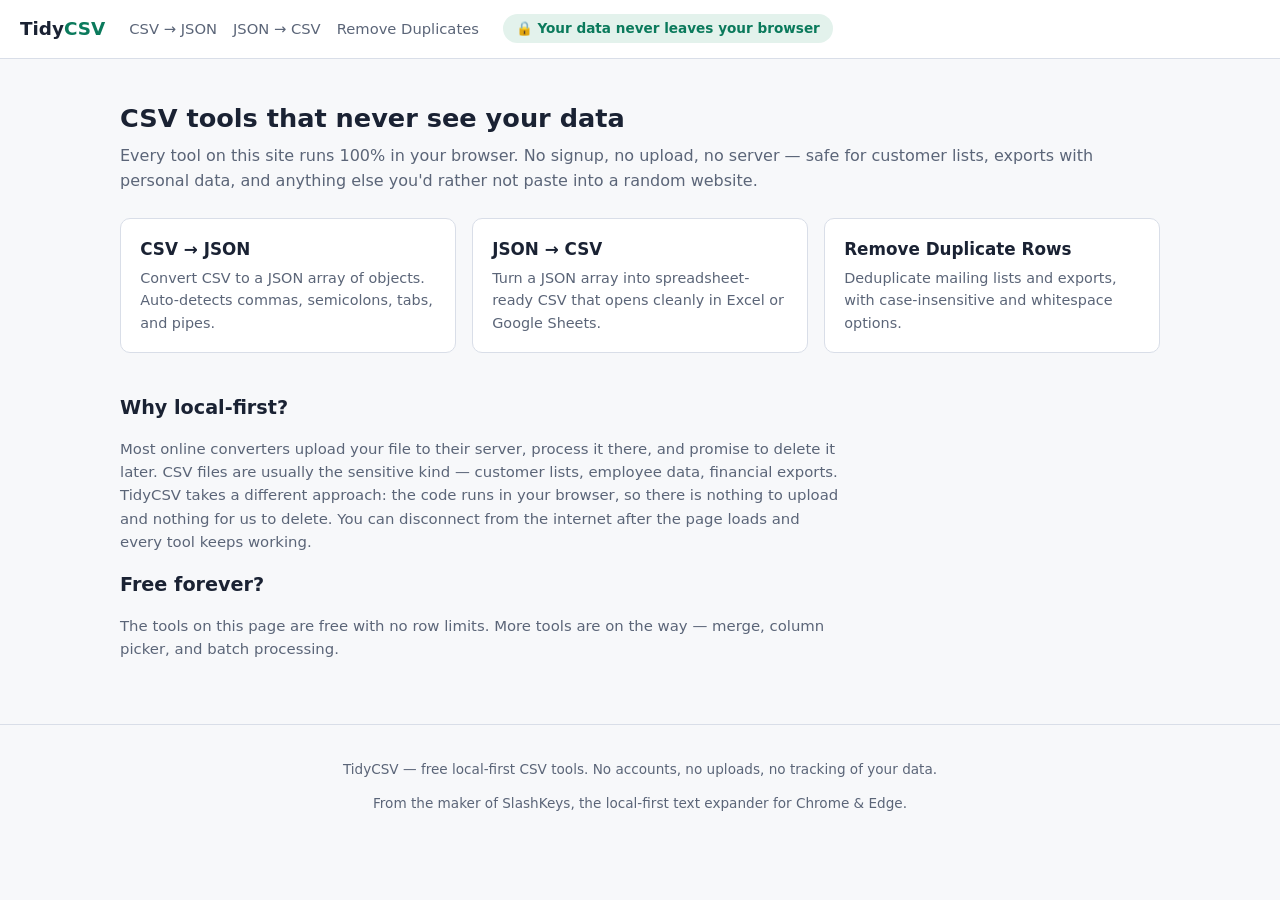
==== index.html @ a121c7a7 "TidyCSV v0.1.0 — local-first CSV tools (CSV→JSON, JSON→CSV, dedupe) Static site, zero dependencies, " ====
<!DOCTYPE html>
<html lang="en">
<head>
  <meta charset="utf-8">
  <meta name="viewport" content="width=device-width, initial-scale=1">
  <title>TidyCSV — Free CSV Tools That Never Upload Your Data</title>
  <meta name="description" content="Free online CSV tools that run entirely in your browser: CSV to JSON, JSON to CSV, remove duplicate rows. No signup, no upload — your data never leaves your device.">
  <link rel="stylesheet" href="styles.css">
</head>
<body>
  <header class="site">
    <a class="logo" href="index.html">Tidy<span>CSV</span></a>
    <nav>
      <a href="csv-to-json.html">CSV → JSON</a>
      <a href="json-to-csv.html">JSON → CSV</a>
      <a href="dedupe-csv.html">Remove Duplicates</a>
    </nav>
    <span class="privacy-badge">🔒 Your data never leaves your browser</span>
  </header>

  <main>
    <h1>CSV tools that never see your data</h1>
    <p class="tagline">Every tool on this site runs 100% in your browser. No signup, no upload, no server — safe for customer lists, exports with personal data, and anything else you'd rather not paste into a random website.</p>

    <div class="tool-grid">
      <a class="tool-card" href="csv-to-json.html">
        <h2>CSV → JSON</h2>
        <p>Convert CSV to a JSON array of objects. Auto-detects commas, semicolons, tabs, and pipes.</p>
      </a>
      <a class="tool-card" href="json-to-csv.html">
        <h2>JSON → CSV</h2>
        <p>Turn a JSON array into spreadsheet-ready CSV that opens cleanly in Excel or Google Sheets.</p>
      </a>
      <a class="tool-card" href="dedupe-csv.html">
        <h2>Remove Duplicate Rows</h2>
        <p>Deduplicate mailing lists and exports, with case-insensitive and whitespace options.</p>
      </a>
    </div>

    <section class="faq">
      <h2>Why local-first?</h2>
      <p>Most online converters upload your file to their server, process it there, and promise to delete it later. CSV files are usually the sensitive kind — customer lists, employee data, financial exports. TidyCSV takes a different approach: the code runs in your browser, so there is nothing to upload and nothing for us to delete. You can disconnect from the internet after the page loads and every tool keeps working.</p>
      <h2>Free forever?</h2>
      <p>The tools on this page are free with no row limits. More tools are on the way — merge, column picker, and batch processing.</p>
    </section>
  </main>

  <footer class="site">
    <p>TidyCSV — free local-first CSV tools. No accounts, no uploads, no tracking of your data.</p>
    <p>From the maker of SlashKeys, the local-first text expander for Chrome &amp; Edge.</p>
  </footer>
</body>
</html>
---- styles.css ----
:root {
  --bg: #f7f8fa;
  --surface: #ffffff;
  --text: #1a2233;
  --muted: #5b6578;
  --border: #d9dee8;
  --accent: #0b7a5c;
  --accent-soft: #e3f2ec;
  --error: #b3382c;
  --mono: ui-monospace, "Cascadia Code", Consolas, Menlo, monospace;
}
@media (prefers-color-scheme: dark) {
  :root {
    --bg: #12161f;
    --surface: #1a2029;
    --text: #e8ecf3;
    --muted: #9aa4b5;
    --border: #313a48;
    --accent: #34c393;
    --accent-soft: #17342a;
    --error: #e07268;
  }
}

* { box-sizing: border-box; }
body {
  margin: 0;
  font: 16px/1.55 system-ui, "Segoe UI", sans-serif;
  background: var(--bg);
  color: var(--text);
}
a { color: var(--accent); }

header.site {
  display: flex;
  align-items: center;
  gap: 1.5rem;
  padding: 0.9rem 1.25rem;
  border-bottom: 1px solid var(--border);
  background: var(--surface);
  flex-wrap: wrap;
}
header.site .logo {
  font-weight: 700;
  font-size: 1.15rem;
  color: var(--text);
  text-decoration: none;
}
header.site .logo span { color: var(--accent); }
header.site nav { display: flex; gap: 1rem; flex-wrap: wrap; }
header.site nav a {
  color: var(--muted);
  text-decoration: none;
  font-size: 0.92rem;
}
header.site nav a:hover, header.site nav a.active { color: var(--accent); }

main { max-width: 1080px; margin: 0 auto; padding: 1.5rem 1.25rem 3rem; }

.privacy-badge {
  display: inline-flex;
  align-items: center;
  gap: 0.4rem;
  background: var(--accent-soft);
  color: var(--accent);
  border-radius: 999px;
  padding: 0.25rem 0.8rem;
  font-size: 0.85rem;
  font-weight: 600;
}

h1 { font-size: 1.6rem; margin: 1rem 0 0.35rem; }
p.tagline { color: var(--muted); margin-top: 0; }

.tool-grid {
  display: grid;
  grid-template-columns: repeat(auto-fill, minmax(250px, 1fr));
  gap: 1rem;
  margin-top: 1.5rem;
}
.tool-card {
  display: block;
  background: var(--surface);
  border: 1px solid var(--border);
  border-radius: 10px;
  padding: 1.1rem 1.2rem;
  text-decoration: none;
  color: var(--text);
  transition: border-color 0.15s;
}
.tool-card:hover { border-color: var(--accent); }
.tool-card h2 { margin: 0 0 0.3rem; font-size: 1.05rem; }
.tool-card p { margin: 0; color: var(--muted); font-size: 0.9rem; }

.panes {
  display: grid;
  grid-template-columns: 1fr 1fr;
  gap: 1rem;
  margin-top: 1rem;
}
@media (max-width: 760px) { .panes { grid-template-columns: 1fr; } }
.pane { display: flex; flex-direction: column; gap: 0.5rem; }
.pane label { font-weight: 600; font-size: 0.9rem; }
textarea {
  width: 100%;
  min-height: 320px;
  resize: vertical;
  padding: 0.75rem;
  border: 1px solid var(--border);
  border-radius: 8px;
  background: var(--surface);
  color: var(--text);
  font-family: var(--mono);
  font-size: 0.85rem;
}
textarea:focus { outline: 2px solid var(--accent); outline-offset: -1px; }

.options {
  display: flex;
  align-items: center;
  gap: 1.25rem;
  flex-wrap: wrap;
  margin-top: 0.9rem;
  padding: 0.7rem 0.9rem;
  background: var(--surface);
  border: 1px solid var(--border);
  border-radius: 8px;
  font-size: 0.9rem;
}
.options label { display: inline-flex; align-items: center; gap: 0.4rem; }
.options select {
  padding: 0.25rem 0.4rem;
  border-radius: 6px;
  border: 1px solid var(--border);
  background: var(--surface);
  color: var(--text);
}

.btn {
  padding: 0.45rem 0.95rem;
  border-radius: 8px;
  border: 1px solid var(--border);
  background: var(--surface);
  color: var(--text);
  font-size: 0.9rem;
  cursor: pointer;
}
.btn:hover { border-color: var(--accent); color: var(--accent); }
.btn.primary {
  background: var(--accent);
  border-color: var(--accent);
  color: #fff;
}
.btn.primary:hover { filter: brightness(1.08); color: #fff; }
.btn-row { display: flex; gap: 0.5rem; }

#dropzone {
  border: 2px dashed var(--border);
  border-radius: 8px;
  padding: 0.8rem;
  text-align: center;
  color: var(--muted);
  font-size: 0.88rem;
  cursor: pointer;
  transition: border-color 0.15s, background 0.15s;
}
#dropzone.dragging, #dropzone:hover { border-color: var(--accent); background: var(--accent-soft); }

.status { min-height: 1.4rem; font-size: 0.88rem; color: var(--muted); margin-top: 0.6rem; }
.status.ok { color: var(--accent); }
.status.error { color: var(--error); }

section.faq { margin-top: 2.5rem; max-width: 720px; }
section.faq h2 { font-size: 1.2rem; }
section.faq h3 { font-size: 1rem; margin-bottom: 0.25rem; }
section.faq p { color: var(--muted); margin-top: 0; font-size: 0.93rem; }

footer.site {
  border-top: 1px solid var(--border);
  padding: 1.25rem;
  text-align: center;
  color: var(--muted);
  font-size: 0.85rem;
}
footer.site a { color: var(--muted); }
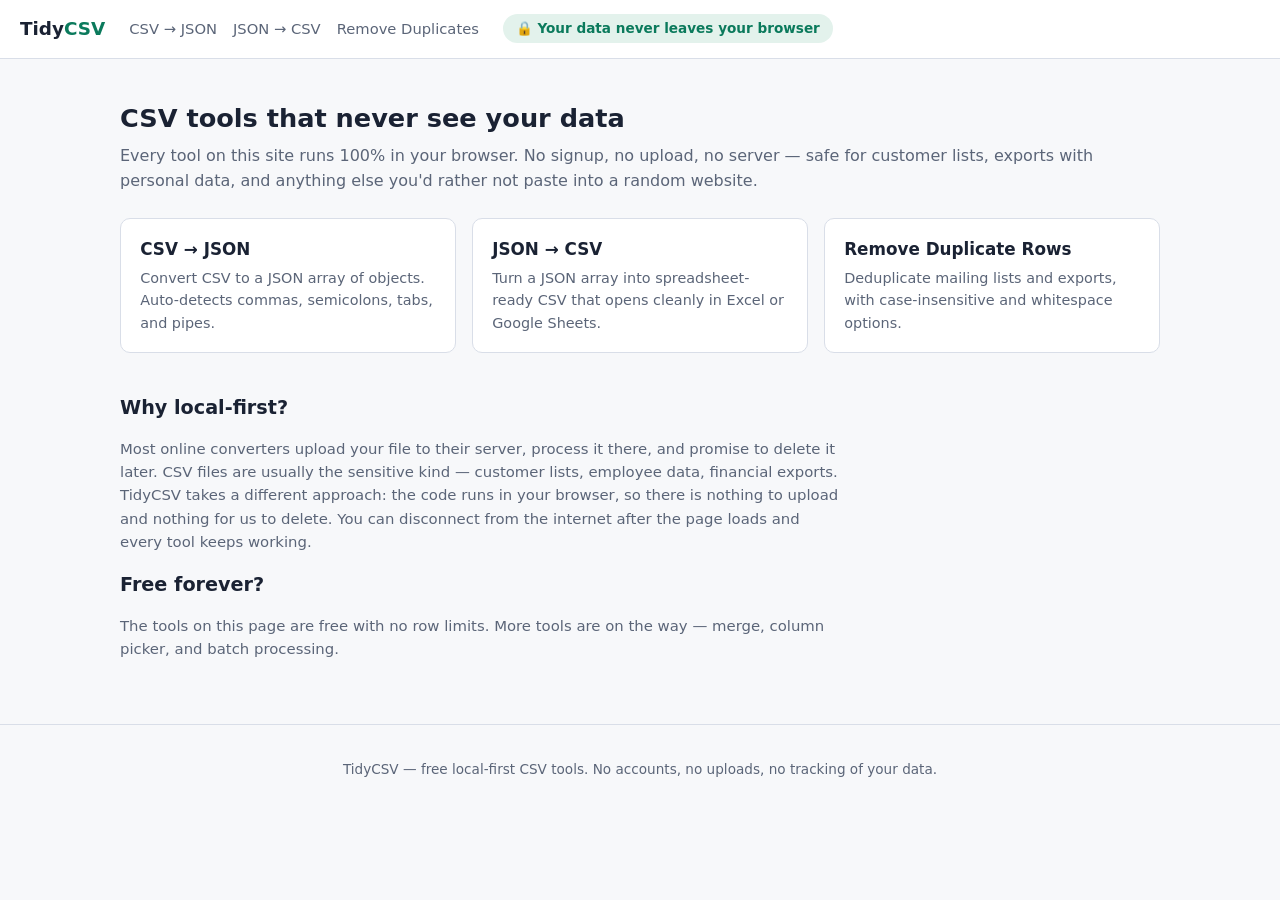
==== commit ce36e010: "Remove SlashKeys cross-promotion — TidyCSV stands on its own Co-Authored-By: Claude Fable 5 <noreply" ====
--- a/index.html
+++ b/index.html
@@ -47,7 +47,6 @@
 
   <footer class="site">
     <p>TidyCSV — free local-first CSV tools. No accounts, no uploads, no tracking of your data.</p>
-    <p>From the maker of SlashKeys, the local-first text expander for Chrome &amp; Edge.</p>
   </footer>
 </body>
 </html>
